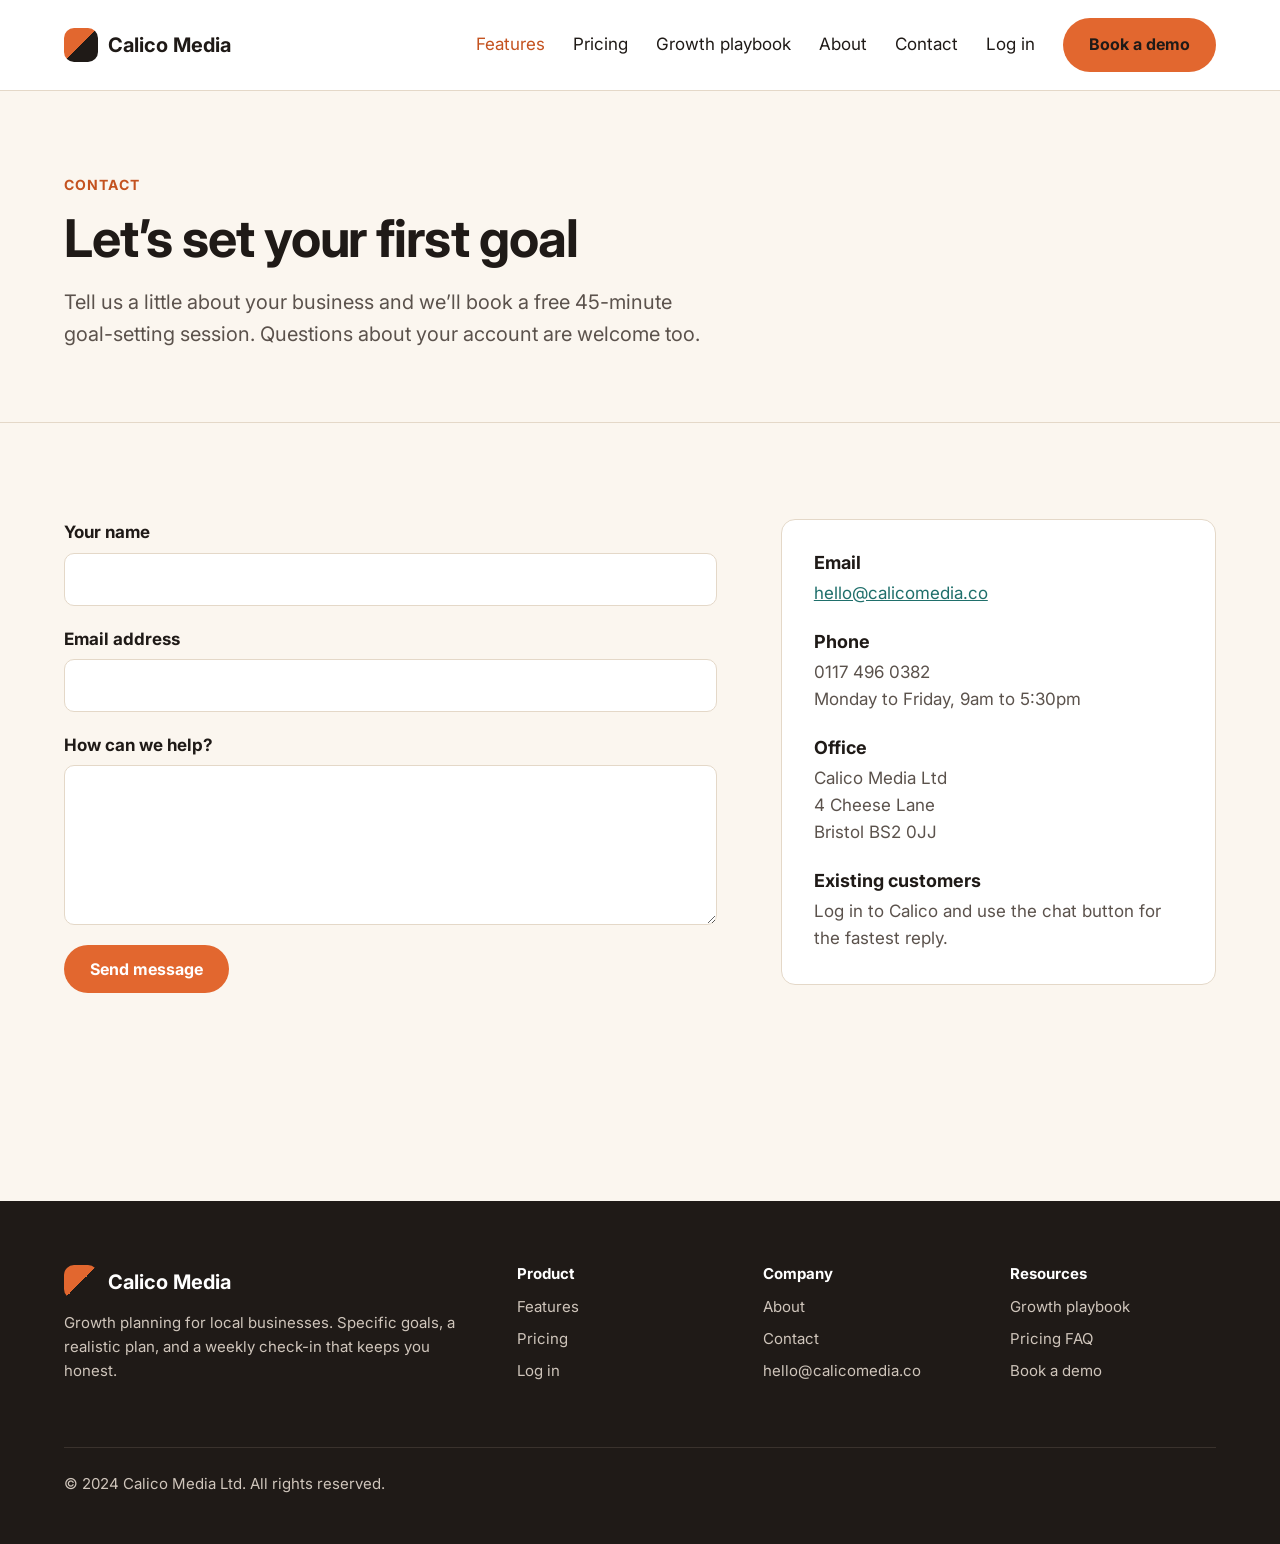
==== public/contact.html @ b5450324 "Fix homepage layout on phone and tablet" ====
<!DOCTYPE html>
<html lang="en">
<head>
  <meta charset="utf-8">
  <meta name="viewport" content="width=device-width, initial-scale=1">
  <title>Contact | Calico Media</title>
  <meta name="description" content="Book a demo or ask us a question. We reply within one business day.">
  <link rel="preconnect" href="https://fonts.googleapis.com">
  <link rel="preconnect" href="https://fonts.gstatic.com" crossorigin>
  <link href="https://fonts.googleapis.com/css2?family=Inter:wght@100;200;300;400;500;600;700;800;900&display=swap" rel="stylesheet">
  <link rel="stylesheet" href="css/styles.css">
</head>
<body>
<header class="site-header">
  <div class="container">
    <a class="logo" href="index.html"><span class="logo-mark"></span>Calico Media</a>

    <button class="nav-toggle" type="button" aria-label="Menu" aria-expanded="false" aria-controls="main-nav">
      <span class="nav-toggle-bar"></span>
      <span class="nav-toggle-bar"></span>
      <span class="nav-toggle-bar"></span>
    </button>

    <nav id="main-nav" aria-label="Main">
      <ul class="nav-links">
        <li><a href="features.html" aria-current="page">Features</a></li>
        <li><a href="pricing.html">Pricing</a></li>
        <li><a href="index.html#playbook">Growth playbook</a></li>
        <li><a href="about.html">About</a></li>
        <li><a href="contact.html">Contact</a></li>
        <li><a href="https://app.calicomedia.co/login">Log in</a></li>
        <li><a class="btn" href="contact.html">Book a demo</a></li>
      </ul>
    </nav>
  </div>
</header>

  <main>
    <section class="page-header">
      <div class="container">
        <span class="eyebrow">Contact</span>
        <h1>Let&rsquo;s set your first goal</h1>
        <p class="lead">Tell us a little about your business and we&rsquo;ll book a free 45-minute goal-setting session. Questions about your account are welcome too.</p>
      </div>
    </section>

    <section class="section">
      <div class="container contact-layout">
        <form class="contact-form" id="contact-form" action="/contact" method="post">
          <label for="name">Your name</label>
          <input type="text" id="name" name="name" required>

          <label for="email">Email address</label>
          <input type="email" id="email" name="email" required>

          <label for="message">How can we help?</label>
          <textarea id="message" name="message" required></textarea>

          <button class="btn" type="submit">Send message</button>
          <p class="form-status" id="form-status" role="status"></p>
        </form>

        <aside class="contact-aside">
          <h3>Email</h3>
          <p><a href="mailto:hello@calicomedia.co">hello@calicomedia.co</a></p>
          <h3>Phone</h3>
          <p>0117 496 0382<br>Monday to Friday, 9am to 5:30pm</p>
          <h3>Office</h3>
          <p>Calico Media Ltd<br>4 Cheese Lane<br>Bristol BS2 0JJ</p>
          <h3>Existing customers</h3>
          <p>Log in to Calico and use the chat button for the fastest reply.</p>
        </aside>
      </div>
    </section>
  </main>

  <footer class="site-footer">
    <div class="container">
      <div class="footer-grid">
        <div>
          <a class="logo" href="index.html"><span class="logo-mark"></span>Calico Media</a>
          <p>Growth planning for local businesses. Specific goals, a realistic plan, and a weekly check-in that keeps you honest.</p>
        </div>
        <div>
          <h4>Product</h4>
          <ul>
            <li><a href="features.html">Features</a></li>
            <li><a href="pricing.html">Pricing</a></li>
            <li><a href="https://app.calicomedia.co/login">Log in</a></li>
          </ul>
        </div>
        <div>
          <h4>Company</h4>
          <ul>
            <li><a href="about.html">About</a></li>
            <li><a href="contact.html">Contact</a></li>
            <li><a href="mailto:hello@calicomedia.co">hello@calicomedia.co</a></li>
          </ul>
        </div>
        <div>
          <h4>Resources</h4>
          <ul>
            <li><a href="index.html#playbook">Growth playbook</a></li>
            <li><a href="pricing.html#faq">Pricing FAQ</a></li>
            <li><a href="contact.html">Book a demo</a></li>
          </ul>
        </div>
      </div>
      <div class="footer-bottom">
        <p>&copy; 2024 Calico Media Ltd. All rights reserved.</p>
      </div>
    </div>
  </footer>
  <script src="js/contact.js"></script>
  <script src="js/nav.js"></script>
</body>
</html>
---- public/css/styles.css ----
/* Calico Media marketing site */

:root {
  --ink: #1f1a17;
  --ink-soft: #5b524c;
  --cream: #fbf6ef;
  --sand: #f1e7da;
  --white: #ffffff;
  --orange: #e2672f;
  --orange-dark: #c4521f;
  --teal: #1f6f6b;
  --line: #e4d8c8;
  --radius: 14px;
}

*,
*::before,
*::after {
  box-sizing: border-box;
}

body {
  margin: 0;
  font-family: 'Inter', -apple-system, BlinkMacSystemFont, 'Segoe UI', sans-serif;
  font-weight: 400;
  font-size: 17px;
  line-height: 1.6;
  color: var(--ink);
  background: var(--cream);
}

h1,
h2,
h3,
h4 {
  font-weight: 700;
  line-height: 1.2;
  margin: 0 0 16px;
}

h1 {
  font-size: 52px;
  letter-spacing: -0.02em;
}

h2 {
  font-size: 38px;
  letter-spacing: -0.01em;
}

h3 {
  font-size: 22px;
}

p {
  margin: 0 0 16px;
}

a {
  color: var(--teal);
}

img {
  max-width: 100%;
}

.container {
  max-width: 1200px;
  margin: 0 auto;
  padding: 0 24px;
}

.section {
  padding: 96px 0;
}

.section--sand {
  background: var(--sand);
}

.eyebrow {
  display: inline-block;
  font-size: 14px;
  font-weight: 700;
  letter-spacing: 0.08em;
  text-transform: uppercase;
  color: var(--orange-dark);
  margin-bottom: 12px;
}

.lead {
  font-size: 20px;
  color: var(--ink-soft);
  max-width: 640px;
}

.section-intro {
  max-width: 680px;
  margin-bottom: 48px;
}

.btn {
  display: inline-block;
  padding: 14px 26px;
  border-radius: 999px;
  background: var(--orange);
  color: var(--white);
  font-weight: 700;
  text-decoration: none;
  border: 0;
  font-size: 16px;
  font-family: inherit;
  cursor: pointer;
}

.btn:hover {
  background: var(--orange-dark);
}

.btn--ghost {
  background: transparent;
  color: inherit;
  box-shadow: inset 0 0 0 2px currentColor;
}

.btn--ghost:hover {
  background: rgba(255, 255, 255, 0.1);
}

.nav-toggle {
  display: none;
}

/* Header */

.site-header {
  background: var(--white);
  border-bottom: 1px solid var(--line);
}

.site-header .container {
  display: flex;
  flex-wrap: wrap;
  align-items: center;
  justify-content: space-between;
  gap: 12px 32px;
  padding-top: 18px;
  padding-bottom: 18px;
}

.logo {
  display: flex;
  align-items: center;
  gap: 10px;
  flex-shrink: 0;
  font-size: 20px;
  font-weight: 700;
  color: var(--ink);
  text-decoration: none;
}

.logo-mark {
  width: 34px;
  height: 34px;
  border-radius: 10px;
  background: linear-gradient(135deg, var(--orange) 0%, var(--orange) 50%, var(--ink) 50%, var(--ink) 100%);
}

.nav-links {
  display: flex;
  flex-wrap: wrap;
  align-items: center;
  gap: 8px 28px;
  list-style: none;
  margin: 0;
  padding: 0;
}

.nav-links a {
  color: var(--ink);
  text-decoration: none;
}

.nav-links a:hover,
.nav-links a[aria-current='page'] {
  color: var(--orange-dark);
}

.site-header--home {
  background: var(--ink);
  border-bottom: 0;
}

.site-header--home .logo,
.site-header--home .nav-links a {
  color: var(--white);
}

.site-header--home .logo-mark {
  background: linear-gradient(135deg, var(--orange) 0%, var(--orange) 50%, var(--white) 50%, var(--white) 100%);
}

.site-header--home .container {
  flex-wrap: nowrap;
}

.site-header--home nav {
  min-width: 0;
}

.site-header--home .nav-links {
  flex-wrap: nowrap;
  gap: 0;
}

.site-header--home .nav-links li {
  min-width: 0;
}

.site-header--home .nav-links a {
  display: block;
  padding: 0 14px;
  white-space: nowrap;
}

.site-header--home .nav-links li:last-child {
  flex-shrink: 0;
}

.site-header--home .nav-links .btn {
  margin-left: 12px;
  padding: 10px 20px;
}

/* Home hero */

.hero {
  background: var(--ink);
  color: var(--white);
  padding: 56px 0 88px;
}

.hero-inner {
  display: flex;
  align-items: center;
  gap: 56px;
}

.hero-text {
  flex: 1;
}

.hero-text .lead {
  color: #d9cfc5;
}

.hero-actions {
  display: flex;
  flex-wrap: wrap;
  gap: 12px;
  margin-top: 32px;
}

.hero-media {
  width: 600px;
  flex-shrink: 0;
}

.hero-image {
  width: 100%;
  aspect-ratio: 4 / 3;
  object-fit: cover;
  border-radius: var(--radius);
  display: block;
}

/* Trust strip */

.trust {
  padding: 40px 0;
  border-bottom: 1px solid var(--line);
  text-align: center;
}

.trust p {
  color: var(--ink-soft);
  font-size: 15px;
}

.trust-list {
  display: flex;
  flex-wrap: wrap;
  justify-content: center;
  gap: 12px 40px;
  list-style: none;
  margin: 0;
  padding: 0;
  font-weight: 700;
  font-size: 18px;
  color: #8a7d72;
}

/* Steps */

.steps {
  display: grid;
  grid-template-columns: repeat(auto-fit, minmax(240px, 1fr));
  gap: 24px;
}

.step {
  background: var(--white);
  border: 1px solid var(--line);
  border-radius: var(--radius);
  padding: 32px;
}

.step-number {
  display: inline-flex;
  align-items: center;
  justify-content: center;
  width: 40px;
  height: 40px;
  border-radius: 50%;
  background: var(--sand);
  color: var(--orange-dark);
  font-weight: 700;
  margin-bottom: 16px;
}

/* Check list */

.check-list {
  list-style: none;
  margin: 24px 0 0;
  padding: 0;
}

.check-list li {
  position: relative;
  padding-left: 32px;
  margin-bottom: 14px;
}

.check-list li::before {
  content: '';
  position: absolute;
  left: 0;
  top: 6px;
  width: 16px;
  height: 16px;
  border-radius: 50%;
  background: var(--teal);
  box-shadow: inset 0 0 0 4px #cfe6e4;
}

/* FAQ */

.faq {
  max-width: 820px;
}

.faq details {
  border-top: 1px solid var(--line);
  padding: 20px 0;
}

.faq details:last-child {
  border-bottom: 1px solid var(--line);
}

.faq summary {
  font-weight: 700;
  font-size: 19px;
  cursor: pointer;
}

.faq details p {
  margin-top: 12px;
  color: var(--ink-soft);
}

/* Feature rows */

.feature-row {
  display: grid;
  grid-template-columns: 1fr 1fr;
  gap: 64px;
  align-items: center;
  margin-bottom: 96px;
}

.feature-row:last-child {
  margin-bottom: 0;
}

.feature-row--reverse .feature-media {
  order: 2;
}

.feature-media img {
  display: block;
  width: 100%;
  aspect-ratio: 4 / 3;
  object-fit: cover;
  border-radius: var(--radius);
}

/* Playbook */

.playbook-grid {
  display: grid;
  grid-template-columns: repeat(3, 1fr);
  gap: 28px;
}

/* Card grid */

.card-grid {
  display: grid;
  grid-template-columns: repeat(3, 1fr);
  gap: 28px;
}

.card {
  background: var(--white);
  border: 1px solid var(--line);
  border-radius: var(--radius);
  overflow: hidden;
}

.card img {
  display: block;
  width: 100%;
  aspect-ratio: 16 / 10;
  object-fit: cover;
}

.card-body {
  padding: 24px 28px 28px;
}

.card-body p {
  color: var(--ink-soft);
}

.card-tag {
  font-size: 13px;
  font-weight: 700;
  text-transform: uppercase;
  letter-spacing: 0.06em;
  color: var(--teal);
}

.icon-dot {
  width: 44px;
  height: 44px;
  border-radius: 12px;
  background: var(--sand);
  margin-bottom: 18px;
  position: relative;
}

.icon-dot::after {
  content: '';
  position: absolute;
  inset: 13px;
  border-radius: 50%;
  background: var(--orange);
}

/* CTA band */

.cta-band {
  background: var(--ink);
  color: var(--white);
  border-radius: 24px;
  overflow: hidden;
}

.cta-band img {
  display: block;
  width: 100%;
  aspect-ratio: 21 / 8;
  object-fit: cover;
}

.cta-body {
  padding: 48px;
  display: flex;
  flex-wrap: wrap;
  align-items: center;
  justify-content: space-between;
  gap: 24px;
}

.cta-body h2 {
  margin: 0;
  max-width: 620px;
}

/* Page header (inner pages) */

.page-header {
  padding: 80px 0 56px;
  border-bottom: 1px solid var(--line);
}

/* Pricing */

.pricing-grid {
  display: grid;
  grid-template-columns: repeat(auto-fit, minmax(260px, 1fr));
  gap: 24px;
  align-items: stretch;
}

.pricing-card {
  background: var(--white);
  border: 1px solid var(--line);
  border-radius: var(--radius);
  padding: 36px 32px;
  display: flex;
  flex-direction: column;
}

.pricing-card--featured {
  border: 2px solid var(--orange);
  box-shadow: 0 24px 48px rgba(226, 103, 47, 0.14);
}

.plan-badge {
  align-self: flex-start;
  font-size: 13px;
  font-weight: 700;
  background: var(--orange);
  color: var(--white);
  border-radius: 999px;
  padding: 4px 12px;
  margin-bottom: 16px;
}

.price {
  font-size: 48px;
  font-weight: 700;
  margin: 8px 0 4px;
}

.price small {
  font-size: 17px;
  font-weight: 400;
  color: var(--ink-soft);
}

.pricing-card .check-list {
  flex: 1;
  margin-bottom: 28px;
}

.pricing-card .btn {
  text-align: center;
}

.pricing-note {
  margin-top: 32px;
  color: var(--ink-soft);
  font-size: 15px;
}

/* About */

.stats {
  display: grid;
  grid-template-columns: repeat(auto-fit, minmax(160px, 1fr));
  gap: 16px;
}

.stat {
  background: var(--white);
  border: 1px solid var(--line);
  border-radius: var(--radius);
  padding: 28px 20px;
}

.stat-number {
  display: block;
  font-size: 48px;
  font-weight: 700;
  color: var(--orange-dark);
}

.stat-label {
  display: block;
  font-size: 15px;
  color: var(--ink-soft);
}

.prose {
  max-width: 720px;
}

.team-grid {
  display: grid;
  grid-template-columns: repeat(auto-fit, minmax(220px, 1fr));
  gap: 24px;
}

.person {
  background: var(--white);
  border: 1px solid var(--line);
  border-radius: var(--radius);
  padding: 28px;
}

.avatar {
  width: 56px;
  height: 56px;
  border-radius: 50%;
  background: var(--sand);
  color: var(--orange-dark);
  display: flex;
  align-items: center;
  justify-content: center;
  font-weight: 700;
  margin-bottom: 16px;
}

.person p {
  color: var(--ink-soft);
  font-size: 15px;
  margin: 0;
}

/* Contact */

.contact-layout {
  display: grid;
  grid-template-columns: 3fr 2fr;
  gap: 64px;
}

.contact-form label {
  display: block;
  font-weight: 700;
  margin-bottom: 6px;
}

.contact-form input,
.contact-form textarea {
  display: block;
  width: 100%;
  font: inherit;
  padding: 12px 14px;
  border: 1px solid var(--line);
  border-radius: 10px;
  background: var(--white);
  margin-bottom: 20px;
}

.contact-form textarea {
  min-height: 160px;
  resize: vertical;
}

.form-status {
  margin-top: 16px;
  font-weight: 700;
}

.form-status--success {
  color: var(--teal);
}

.form-status--error {
  color: #b3261e;
}

.contact-aside {
  background: var(--white);
  border: 1px solid var(--line);
  border-radius: var(--radius);
  padding: 32px;
  align-self: start;
}

.contact-aside h3 {
  font-size: 18px;
  margin-top: 24px;
  margin-bottom: 6px;
}

.contact-aside h3:first-child {
  margin-top: 0;
}

.contact-aside p {
  color: var(--ink-soft);
  margin: 0;
}

/* Footer */

.site-footer {
  background: var(--ink);
  color: #cfc5bb;
  padding: 64px 0 32px;
  margin-top: 96px;
  font-size: 15px;
}

.footer-grid {
  display: grid;
  grid-template-columns: 2fr 1fr 1fr 1fr;
  gap: 40px;
}

.site-footer h4 {
  color: var(--white);
  font-size: 15px;
  margin-bottom: 12px;
}

.site-footer ul {
  list-style: none;
  margin: 0;
  padding: 0;
}

.site-footer li {
  margin-bottom: 8px;
}

.site-footer a {
  color: #cfc5bb;
  text-decoration: none;
}

.site-footer a:hover {
  color: var(--white);
}

.site-footer .logo {
  color: var(--white);
  margin-bottom: 12px;
}

.footer-bottom {
  border-top: 1px solid #3a322d;
  margin-top: 48px;
  padding-top: 24px;
}

@media (max-width: 768px) {
  h1 {
    font-size: 40px;
  }

  h2 {
    font-size: 30px;
  }

  .lead {
    font-size: 18px;
  }

  .section {
    padding: 64px 0;
  }

  .section-intro {
    margin-bottom: 32px;
  }

  /* Header: logo + hamburger on one row, links drop down below */
  .site-header .container,
  .site-header--home .container {
    flex-wrap: wrap;
  }

  .nav-toggle {
    display: inline-flex;
    flex-direction: column;
    justify-content: center;
    gap: 5px;
    width: 44px;
    height: 44px;
    padding: 0 10px;
    background: transparent;
    border: 0;
    border-radius: 10px;
    color: var(--ink);
    cursor: pointer;
  }

  .site-header--home .nav-toggle {
    color: var(--white);
  }

  .nav-toggle-bar {
    display: block;
    height: 2px;
    background: currentColor;
    border-radius: 2px;
    transition: transform 0.2s ease, opacity 0.2s ease;
  }

  .is-open .nav-toggle-bar:nth-child(1) {
    transform: translateY(7px) rotate(45deg);
  }

  .is-open .nav-toggle-bar:nth-child(2) {
    opacity: 0;
  }

  .is-open .nav-toggle-bar:nth-child(3) {
    transform: translateY(-7px) rotate(-45deg);
  }

  .site-header nav,
  .site-header--home nav {
    display: none;
    width: 100%;
  }

  .site-header.is-open nav {
    display: block;
  }

  .nav-links,
  .site-header--home .nav-links {
    flex-direction: column;
    flex-wrap: nowrap;
    align-items: stretch;
    gap: 0;
    padding-top: 8px;
  }

  .nav-links li {
    border-top: 1px solid var(--line);
  }

  .site-header--home .nav-links li {
    border-top-color: #3a322d;
  }

  .nav-links a,
  .site-header--home .nav-links a {
    display: block;
    padding: 14px 0;
  }

  .nav-links li:last-child,
  .site-header--home .nav-links li:last-child {
    border-top: 0;
    padding: 16px 0 4px;
  }

  .nav-links .btn,
  .site-header--home .nav-links .btn {
    display: block;
    margin-left: 0;
    padding: 14px 26px;
    text-align: center;
  }

  /* Hero: stack text and image (the image wrapper is a fixed 600px on desktop) */
  .hero {
    padding: 40px 0 56px;
  }

  .hero-inner {
    flex-direction: column;
    align-items: stretch;
    gap: 32px;
  }

  .hero-text {
    flex: none;
  }

  .hero-media {
    width: 100%;
    flex-shrink: 1;
  }

  /* Grids */
  .playbook-grid,
  .card-grid {
    grid-template-columns: repeat(2, 1fr);
  }

  .feature-row {
    grid-template-columns: 1fr;
    gap: 32px;
    margin-bottom: 64px;
  }

  .feature-row--reverse .feature-media {
    order: 0;
  }

  .contact-layout {
    grid-template-columns: 1fr;
    gap: 40px;
  }

  .page-header {
    padding: 56px 0 40px;
  }

  .cta-band img {
    aspect-ratio: 16 / 9;
  }

  .cta-body {
    padding: 36px 32px;
  }

  .footer-grid {
    grid-template-columns: 1fr 1fr;
  }

  .site-footer {
    margin-top: 64px;
  }
}

@media (max-width: 480px) {
  body {
    font-size: 16px;
  }

  h1 {
    font-size: 34px;
  }

  h2 {
    font-size: 26px;
  }

  h3 {
    font-size: 20px;
  }

  .container {
    padding: 0 20px;
  }

  .section {
    padding: 48px 0;
  }

  .hero {
    padding: 32px 0 48px;
  }

  .hero-actions .btn {
    flex: 1 1 100%;
    text-align: center;
  }

  .playbook-grid,
  .card-grid {
    grid-template-columns: 1fr;
  }

  .card-body {
    padding: 20px 22px 24px;
  }

  .trust-list {
    gap: 8px 24px;
    font-size: 16px;
  }

  .step,
  .pricing-card,
  .contact-aside {
    padding: 24px;
  }

  .price {
    font-size: 40px;
  }

  .stat-number {
    font-size: 40px;
  }

  .cta-body {
    padding: 32px 24px;
  }

  .cta-body .btn {
    width: 100%;
    text-align: center;
  }

  .footer-grid {
    grid-template-columns: 1fr;
    gap: 28px;
  }
}
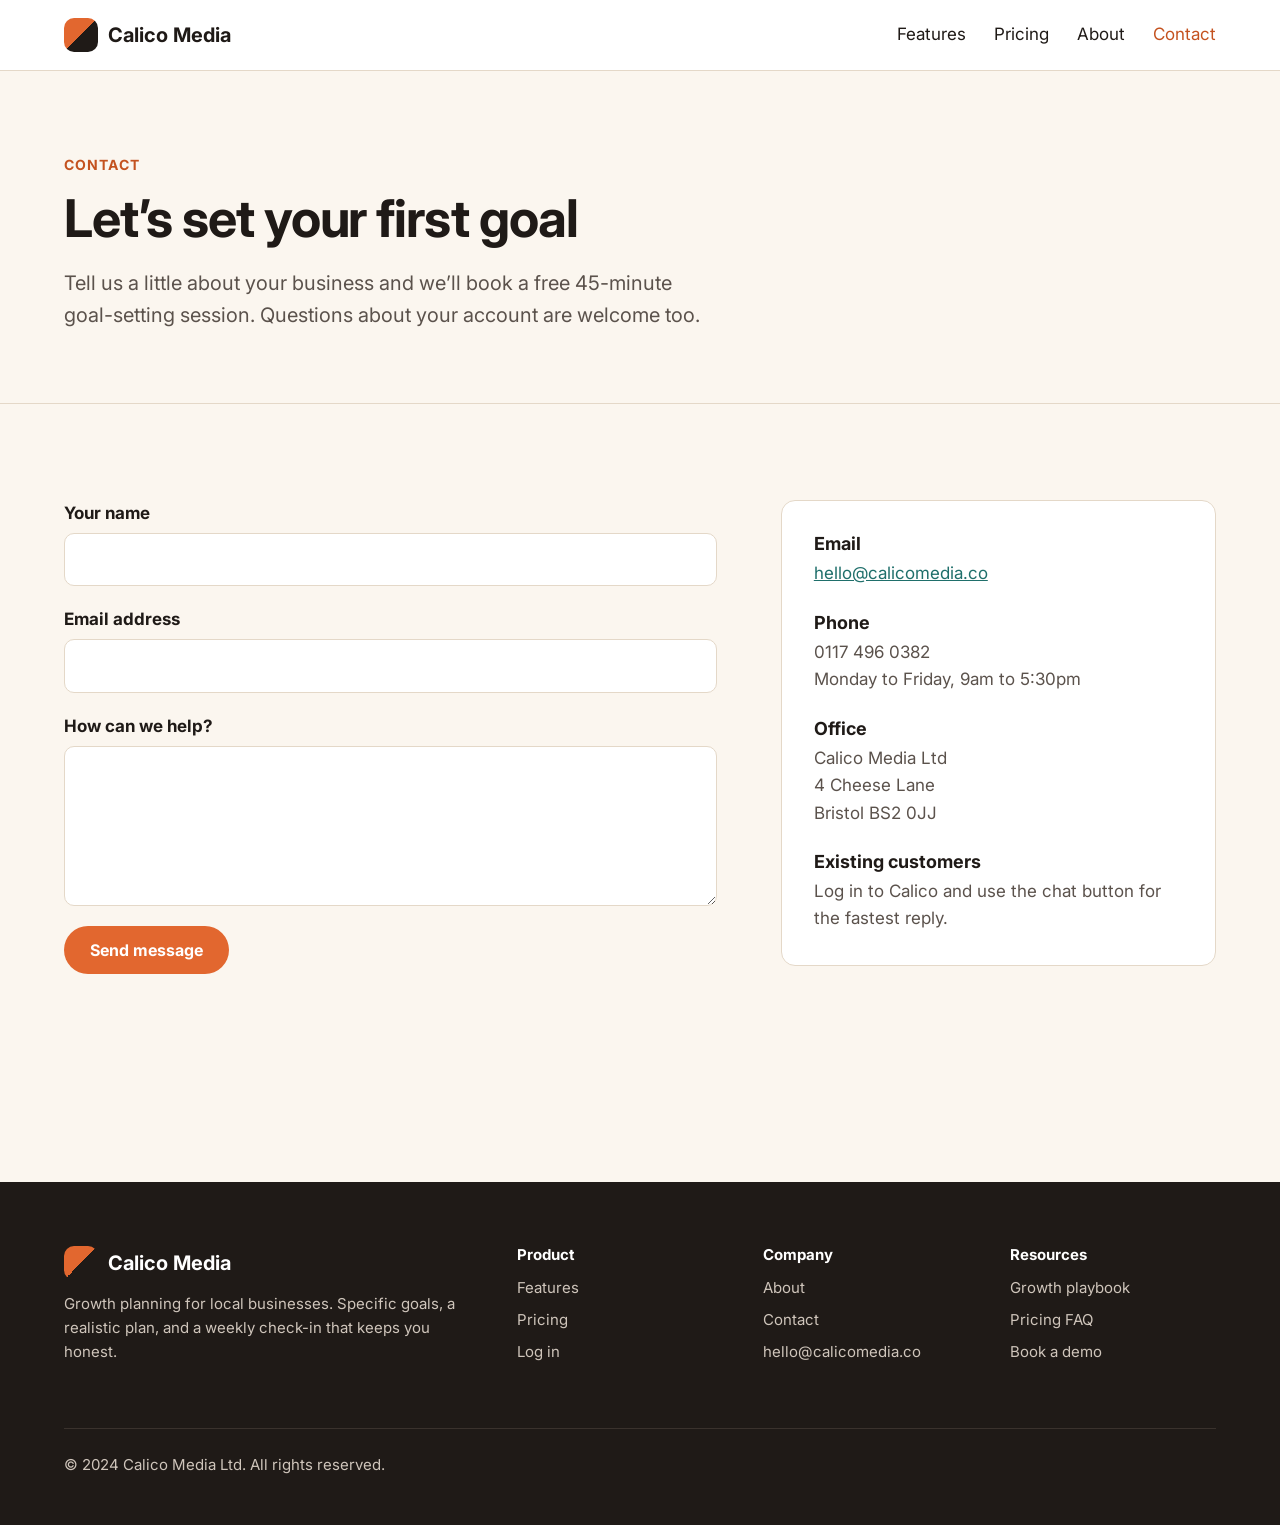
==== commit 0683efee: "HONEYPOT" ====
--- a/public/contact.html
+++ b/public/contact.html
@@ -11,29 +11,19 @@
   <link rel="stylesheet" href="css/styles.css">
 </head>
 <body>
-<header class="site-header">
-  <div class="container">
-    <a class="logo" href="index.html"><span class="logo-mark"></span>Calico Media</a>
-
-    <button class="nav-toggle" type="button" aria-label="Menu" aria-expanded="false" aria-controls="main-nav">
-      <span class="nav-toggle-bar"></span>
-      <span class="nav-toggle-bar"></span>
-      <span class="nav-toggle-bar"></span>
-    </button>
-
-    <nav id="main-nav" aria-label="Main">
-      <ul class="nav-links">
-        <li><a href="features.html" aria-current="page">Features</a></li>
-        <li><a href="pricing.html">Pricing</a></li>
-        <li><a href="index.html#playbook">Growth playbook</a></li>
-        <li><a href="about.html">About</a></li>
-        <li><a href="contact.html">Contact</a></li>
-        <li><a href="https://app.calicomedia.co/login">Log in</a></li>
-        <li><a class="btn" href="contact.html">Book a demo</a></li>
-      </ul>
-    </nav>
-  </div>
-</header>
+  <header class="site-header">
+    <div class="container">
+      <a class="logo" href="index.html"><span class="logo-mark"></span>Calico Media</a>
+      <nav aria-label="Main">
+        <ul class="nav-links">
+          <li><a href="features.html">Features</a></li>
+          <li><a href="pricing.html">Pricing</a></li>
+          <li><a href="about.html">About</a></li>
+          <li><a href="contact.html" aria-current="page">Contact</a></li>
+        </ul>
+      </nav>
+    </div>
+  </header>
 
   <main>
     <section class="page-header">
@@ -47,6 +37,22 @@
     <section class="section">
       <div class="container contact-layout">
         <form class="contact-form" id="contact-form" action="/contact" method="post">
+
+  <!-- Honeypot: real visitors should leave this empty -->
+          <div class="form-honeypot" aria-hidden="true">
+           <label for="website">Website</label>
+            <input
+              type="text"
+              id="website"
+              name="website"
+              tabindex="-1"
+              autocomplete="off"
+              >
+          </div>
+
+  <!-- Form load timestamp -->
+          <input type="hidden" id="form-loaded-at" name="form_loaded_at">
+
           <label for="name">Your name</label>
           <input type="text" id="name" name="name" required>
 
@@ -112,6 +118,5 @@
     </div>
   </footer>
   <script src="js/contact.js"></script>
-  <script src="js/nav.js"></script>
 </body>
 </html>
--- a/public/css/styles.css
+++ b/public/css/styles.css
@@ -127,10 +127,6 @@
   background: rgba(255, 255, 255, 0.1);
 }
 
-.nav-toggle {
-  display: none;
-}
-
 /* Header */
 
 .site-header {
@@ -633,6 +629,14 @@
 
 /* Contact */
 
+.form-honeypot {
+  position: absolute;
+  left: -9999px;
+  width: 1px;
+  height: 1px;
+  overflow: hidden;
+}
+
 .contact-layout {
   display: grid;
   grid-template-columns: 3fr 2fr;
@@ -759,134 +763,8 @@
     font-size: 30px;
   }
 
-  .lead {
-    font-size: 18px;
-  }
-
   .section {
     padding: 64px 0;
-  }
-
-  .section-intro {
-    margin-bottom: 32px;
-  }
-
-  /* Header: logo + hamburger on one row, links drop down below */
-  .site-header .container,
-  .site-header--home .container {
-    flex-wrap: wrap;
-  }
-
-  .nav-toggle {
-    display: inline-flex;
-    flex-direction: column;
-    justify-content: center;
-    gap: 5px;
-    width: 44px;
-    height: 44px;
-    padding: 0 10px;
-    background: transparent;
-    border: 0;
-    border-radius: 10px;
-    color: var(--ink);
-    cursor: pointer;
-  }
-
-  .site-header--home .nav-toggle {
-    color: var(--white);
-  }
-
-  .nav-toggle-bar {
-    display: block;
-    height: 2px;
-    background: currentColor;
-    border-radius: 2px;
-    transition: transform 0.2s ease, opacity 0.2s ease;
-  }
-
-  .is-open .nav-toggle-bar:nth-child(1) {
-    transform: translateY(7px) rotate(45deg);
-  }
-
-  .is-open .nav-toggle-bar:nth-child(2) {
-    opacity: 0;
-  }
-
-  .is-open .nav-toggle-bar:nth-child(3) {
-    transform: translateY(-7px) rotate(-45deg);
-  }
-
-  .site-header nav,
-  .site-header--home nav {
-    display: none;
-    width: 100%;
-  }
-
-  .site-header.is-open nav {
-    display: block;
-  }
-
-  .nav-links,
-  .site-header--home .nav-links {
-    flex-direction: column;
-    flex-wrap: nowrap;
-    align-items: stretch;
-    gap: 0;
-    padding-top: 8px;
-  }
-
-  .nav-links li {
-    border-top: 1px solid var(--line);
-  }
-
-  .site-header--home .nav-links li {
-    border-top-color: #3a322d;
-  }
-
-  .nav-links a,
-  .site-header--home .nav-links a {
-    display: block;
-    padding: 14px 0;
-  }
-
-  .nav-links li:last-child,
-  .site-header--home .nav-links li:last-child {
-    border-top: 0;
-    padding: 16px 0 4px;
-  }
-
-  .nav-links .btn,
-  .site-header--home .nav-links .btn {
-    display: block;
-    margin-left: 0;
-    padding: 14px 26px;
-    text-align: center;
-  }
-
-  /* Hero: stack text and image (the image wrapper is a fixed 600px on desktop) */
-  .hero {
-    padding: 40px 0 56px;
-  }
-
-  .hero-inner {
-    flex-direction: column;
-    align-items: stretch;
-    gap: 32px;
-  }
-
-  .hero-text {
-    flex: none;
-  }
-
-  .hero-media {
-    width: 100%;
-    flex-shrink: 1;
-  }
-
-  /* Grids */
-  .playbook-grid,
-  .card-grid {
-    grid-template-columns: repeat(2, 1fr);
   }
 
   .feature-row {
@@ -899,105 +777,34 @@
     order: 0;
   }
 
+  .card-grid {
+    grid-template-columns: repeat(2, 1fr);
+  }
+
   .contact-layout {
     grid-template-columns: 1fr;
     gap: 40px;
   }
 
-  .page-header {
-    padding: 56px 0 40px;
-  }
-
-  .cta-band img {
-    aspect-ratio: 16 / 9;
-  }
-
-  .cta-body {
-    padding: 36px 32px;
-  }
-
   .footer-grid {
     grid-template-columns: 1fr 1fr;
   }
-
-  .site-footer {
-    margin-top: 64px;
-  }
 }
 
 @media (max-width: 480px) {
-  body {
-    font-size: 16px;
-  }
-
   h1 {
     font-size: 34px;
   }
 
-  h2 {
-    font-size: 26px;
-  }
-
-  h3 {
-    font-size: 20px;
-  }
-
-  .container {
-    padding: 0 20px;
-  }
-
-  .section {
-    padding: 48px 0;
-  }
-
-  .hero {
-    padding: 32px 0 48px;
-  }
-
-  .hero-actions .btn {
-    flex: 1 1 100%;
-    text-align: center;
-  }
-
-  .playbook-grid,
   .card-grid {
     grid-template-columns: 1fr;
   }
 
-  .card-body {
-    padding: 20px 22px 24px;
-  }
-
-  .trust-list {
-    gap: 8px 24px;
-    font-size: 16px;
-  }
-
-  .step,
-  .pricing-card,
-  .contact-aside {
-    padding: 24px;
-  }
-
-  .price {
-    font-size: 40px;
-  }
-
-  .stat-number {
-    font-size: 40px;
-  }
-
   .cta-body {
     padding: 32px 24px;
   }
 
-  .cta-body .btn {
-    width: 100%;
-    text-align: center;
-  }
-
   .footer-grid {
     grid-template-columns: 1fr;
-    gap: 28px;
-  }
-}+  }
+}
